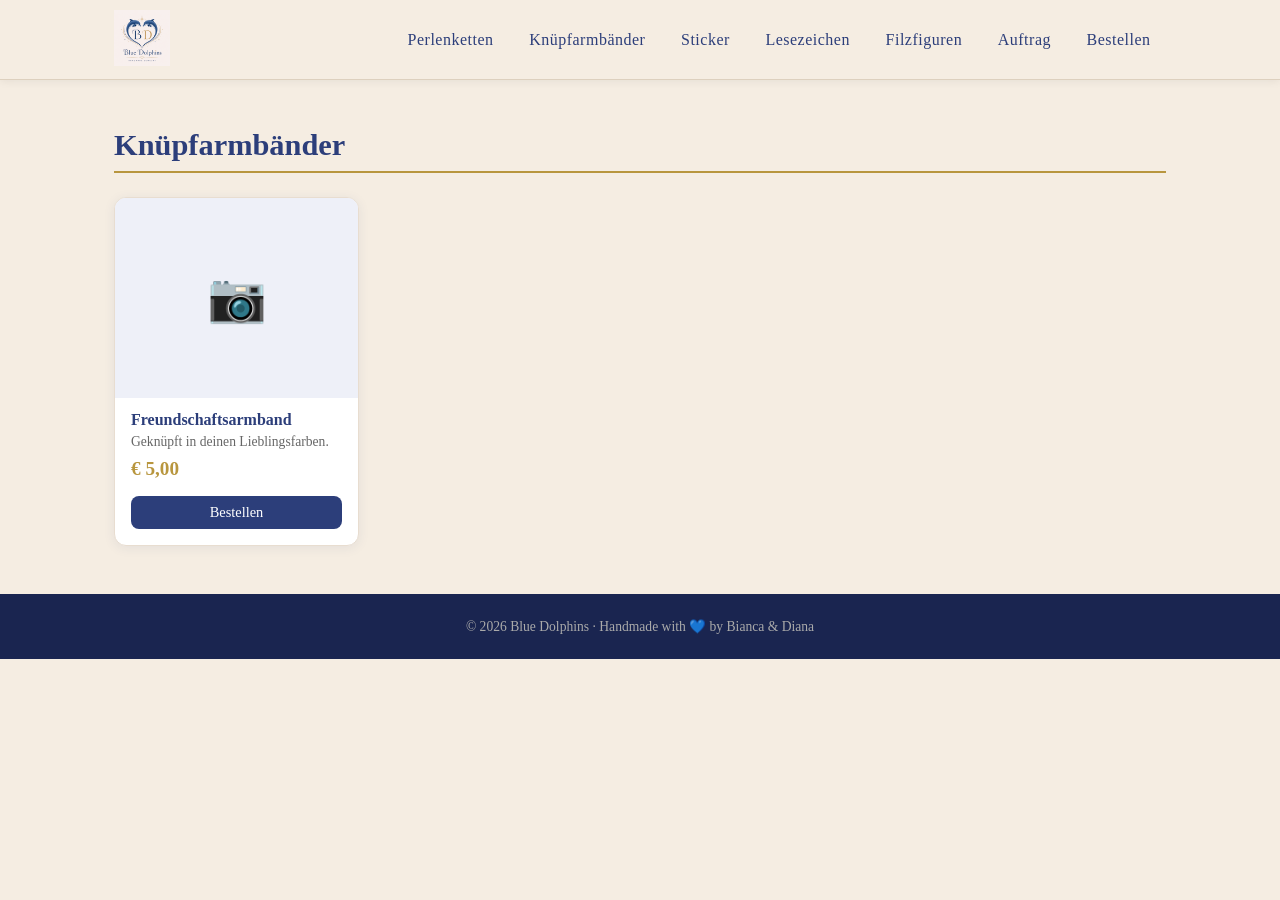
==== armbaender.html @ 086bfb0e "Auftrag: cream background, fix form field styling, CSS v6" ====
<!DOCTYPE html>
<html lang="de">
<head>
  <meta charset="UTF-8">
  <meta name="viewport" content="width=device-width, initial-scale=1.0">
  <title>Knüpfarmbänder – Blue Dolphins</title>
  <link rel="stylesheet" href="style.css?v=6">
</head>
<body>
  <header>
    <div class="header-top">
      <a href="index.html"><img src="assets/logo.png" alt="Blue Dolphins Logo" class="logo"></a>
      <button class="menu-toggle">&#9776;</button>
      <nav>
        <a href="perlenketten.html">Perlenketten</a>
        <a href="armbaender.html">Knüpfarmbänder</a>
        <a href="sticker.html">Sticker</a>
        <a href="lesezeichen.html">Lesezeichen</a>
        <a href="filzfiguren.html">Filzfiguren</a>
        <a href="auftrag.html">Auftrag</a>
        <a href="bestellen.html">Bestellen</a>
      </nav>
    </div>
  </header>
  <main>
    <div class="page-content">
      <h1>Knüpfarmbänder</h1>
      <div class="products">
        <div class="product-card">
          <div class="photo-placeholder">📷</div>
          <h3>Freundschaftsarmband</h3>
          <p>Geknüpft in deinen Lieblingsfarben.</p>
          <span class="price">€ 5,00</span>
          <a href="auftrag.html?produkt=Knüpfarmbänder" class="btn-order">Bestellen</a>
        </div>
      </div>
    </div>
  </main>
  <footer><p>© 2026 Blue Dolphins · Handmade with 💙 by Bianca & Diana</p></footer>
  <script src="script.js"></script>
</body>
</html>
---- style.css ----
/* Blue Dolphins — Navy & Gold */
:root {
  --navy: #2c3e7a;
  --gold: #b8963e;
  --cream: #f5ede2;
  --white: #ffffff;
  --text: #333333;
}

* { box-sizing: border-box; margin: 0; padding: 0; }

body {
  font-family: 'Georgia', serif;
  background: var(--cream);
  color: var(--text);
}

/* HEADER */
header {
  background: var(--cream);
  border-bottom: 1px solid #ddd0be;
  position: sticky;
  top: 0;
  z-index: 100;
  box-shadow: 0 2px 8px rgba(0,0,0,0.06);
}

.header-top {
  max-width: 1100px;
  margin: 0 auto;
  padding: 0.6rem 1.5rem;
  display: flex;
  align-items: center;
  justify-content: space-between;
  gap: 1rem;
}

.logo { height: 56px; width: auto; }

nav { display: flex; flex-wrap: wrap; gap: 0.3rem; }

nav a {
  color: var(--navy);
  text-decoration: none;
  font-size: 1rem;
  padding: 0.35rem 0.9rem;
  border: 1px solid transparent;
  border-radius: 20px;
  transition: all 0.2s;
  letter-spacing: 0.5px;
  min-height: 44px;
  display: flex;
  align-items: center;
}

nav a:hover {
  border-color: var(--gold);
  color: var(--gold);
}

.menu-toggle {
  display: none;
  background: none;
  border: none;
  font-size: 1.7rem;
  cursor: pointer;
  color: var(--navy);
  padding: 0.4rem 0.6rem;
  line-height: 1;
}

/* HERO */
.hero { width: 100%; }
.hero picture { display: block; width: 100%; }
.hero-img { width: 100%; height: auto; display: block; }

@media (max-width: 700px) {
  .hero-img { height: auto; object-fit: unset; }
}

/* HOMEPAGE CATEGORIES */
.categories {
  max-width: 1100px;
  margin: 2.5rem auto;
  padding: 0 1.5rem 2rem;
  text-align: center;
}

.categories h2 {
  font-size: 1.5rem;
  color: var(--navy);
  margin-bottom: 1.5rem;
  letter-spacing: 0.5px;
}

.category-grid {
  display: grid;
  grid-template-columns: repeat(5, 1fr);
  gap: 1rem;
}

.category-card {
  background: var(--white);
  border: 1px solid #e8ddd0;
  border-radius: 14px;
  padding: 1.2rem 0.5rem;
  text-decoration: none;
  color: var(--navy);
  display: flex;
  flex-direction: column;
  align-items: center;
  gap: 0.5rem;
  transition: transform 0.2s, box-shadow 0.2s;
  box-shadow: 0 2px 8px rgba(44,62,122,0.06);
}

.category-card:hover {
  transform: translateY(-3px);
  box-shadow: 0 6px 16px rgba(44,62,122,0.12);
  border-color: var(--gold);
}

.cat-icon { font-size: 2rem; }
.cat-name { font-size: 0.85rem; font-weight: bold; }

@media (max-width: 700px) {
  .category-grid { grid-template-columns: repeat(3, 1fr); }
  .categories { margin: 1.5rem auto; padding: 0 1rem 1.5rem; }
}

/* CATEGORY PAGE */
.page-content {
  max-width: 1100px;
  margin: 3rem auto;
  padding: 0 1.5rem;
}

.page-content h1 {
  font-size: 1.9rem;
  color: var(--navy);
  border-bottom: 2px solid var(--gold);
  padding-bottom: 0.5rem;
  margin-bottom: 1.5rem;
}

.products {
  display: grid;
  grid-template-columns: repeat(auto-fill, minmax(200px, 1fr));
  gap: 1.5rem;
}

/* PRODUCT CARD */
.product-card {
  background: var(--white);
  border-radius: 12px;
  overflow: hidden;
  box-shadow: 0 2px 12px rgba(44,62,122,0.08);
  transition: transform 0.2s, box-shadow 0.2s;
  display: flex;
  flex-direction: column;
  border: 1px solid #e8ddd0;
}

.product-card:hover {
  transform: translateY(-4px);
  box-shadow: 0 6px 20px rgba(44,62,122,0.15);
}

.product-card img { width: 100%; height: 200px; object-fit: cover; }

.photo-placeholder {
  width: 100%;
  height: 200px;
  background: #eef0f8;
  display: flex;
  align-items: center;
  justify-content: center;
  font-size: 3rem;
}

.product-card h3 { padding: 0.8rem 1rem 0.3rem; color: var(--navy); font-size: 1rem; }
.product-card p { padding: 0 1rem; font-size: 0.85rem; color: #666; flex-grow: 1; }

.price {
  display: block;
  padding: 0.5rem 1rem;
  font-size: 1.2rem;
  font-weight: bold;
  color: var(--gold);
}

.btn-order {
  display: block;
  margin: 0.5rem 1rem 1rem;
  padding: 0.5rem;
  background: var(--navy);
  color: var(--white);
  text-align: center;
  text-decoration: none;
  border-radius: 8px;
  font-size: 0.9rem;
  transition: background 0.2s;
}

.btn-order:hover { background: var(--gold); }

/* ORDER FORM */
.order-form {
  max-width: 500px;
  margin: 2rem auto 0;
  text-align: left;
}

.form-group {
  margin-bottom: 1.2rem;
}

.form-group label {
  display: block;
  font-size: 0.9rem;
  color: var(--gold);
  margin-bottom: 0.4rem;
  letter-spacing: 0.5px;
}

.form-group select,
.form-group textarea {
  width: 100%;
  padding: 0.7rem 1rem;
  border: 1px solid #ddd0be;
  border-radius: 8px;
  background: var(--white);
  color: var(--text);
  font-family: 'Georgia', serif;
  font-size: 1rem;
}

.form-group label {
  color: var(--navy);
}

.form-group textarea {
  resize: vertical;
  min-height: 100px;
}

/* ORDER / BESTELLEN PAGE */
.order-section {
  background: var(--navy);
  color: var(--white);
  text-align: center;
  padding: 3rem 1rem;
  margin-top: 2rem;
}

.order-section h1 {
  font-size: 1.8rem;
  color: var(--gold);
  margin-bottom: 1rem;
  border: none;
}

.order-section p { margin-bottom: 1.5rem; }

.order-buttons {
  display: flex;
  flex-wrap: wrap;
  justify-content: center;
  gap: 1rem;
  margin-bottom: 1.5rem;
}

.btn-primary {
  background: var(--gold);
  color: var(--navy);
  padding: 0.8rem 1.5rem;
  border-radius: 8px;
  text-decoration: none;
  font-weight: bold;
  transition: opacity 0.2s;
}

.btn-whatsapp {
  background: #25d366;
  color: var(--white);
  padding: 0.8rem 1.5rem;
  border-radius: 8px;
  text-decoration: none;
  font-weight: bold;
  transition: opacity 0.2s;
}

.btn-primary:hover, .btn-whatsapp:hover { opacity: 0.85; }
.payment-info { font-style: italic; color: var(--gold); }

/* FOOTER */
footer {
  background: #1a2550;
  color: #aaa;
  text-align: center;
  padding: 1.5rem;
  font-size: 0.85rem;
}

/* MOBILE */
@media (max-width: 700px) {
  .header-top { flex-wrap: wrap; padding: 0.6rem 1rem; }
  .logo { height: 44px; }
  .menu-toggle { display: block; }
  nav {
    display: none;
    flex-direction: column;
    width: 100%;
    gap: 0;
    padding: 0.3rem 0 0.6rem;
    border-top: 1px solid #ddd0be;
    margin-top: 0.4rem;
  }
  nav.open { display: flex; }
  nav a {
    font-size: 1rem;
    padding: 0.6rem 0.5rem;
    border-radius: 8px;
    border-color: transparent;
    min-height: 44px;
  }
  .page-content h1 { font-size: 1.4rem; }
  .products { grid-template-columns: repeat(2, 1fr); }
  .order-section { padding: 2rem 1rem; }
}
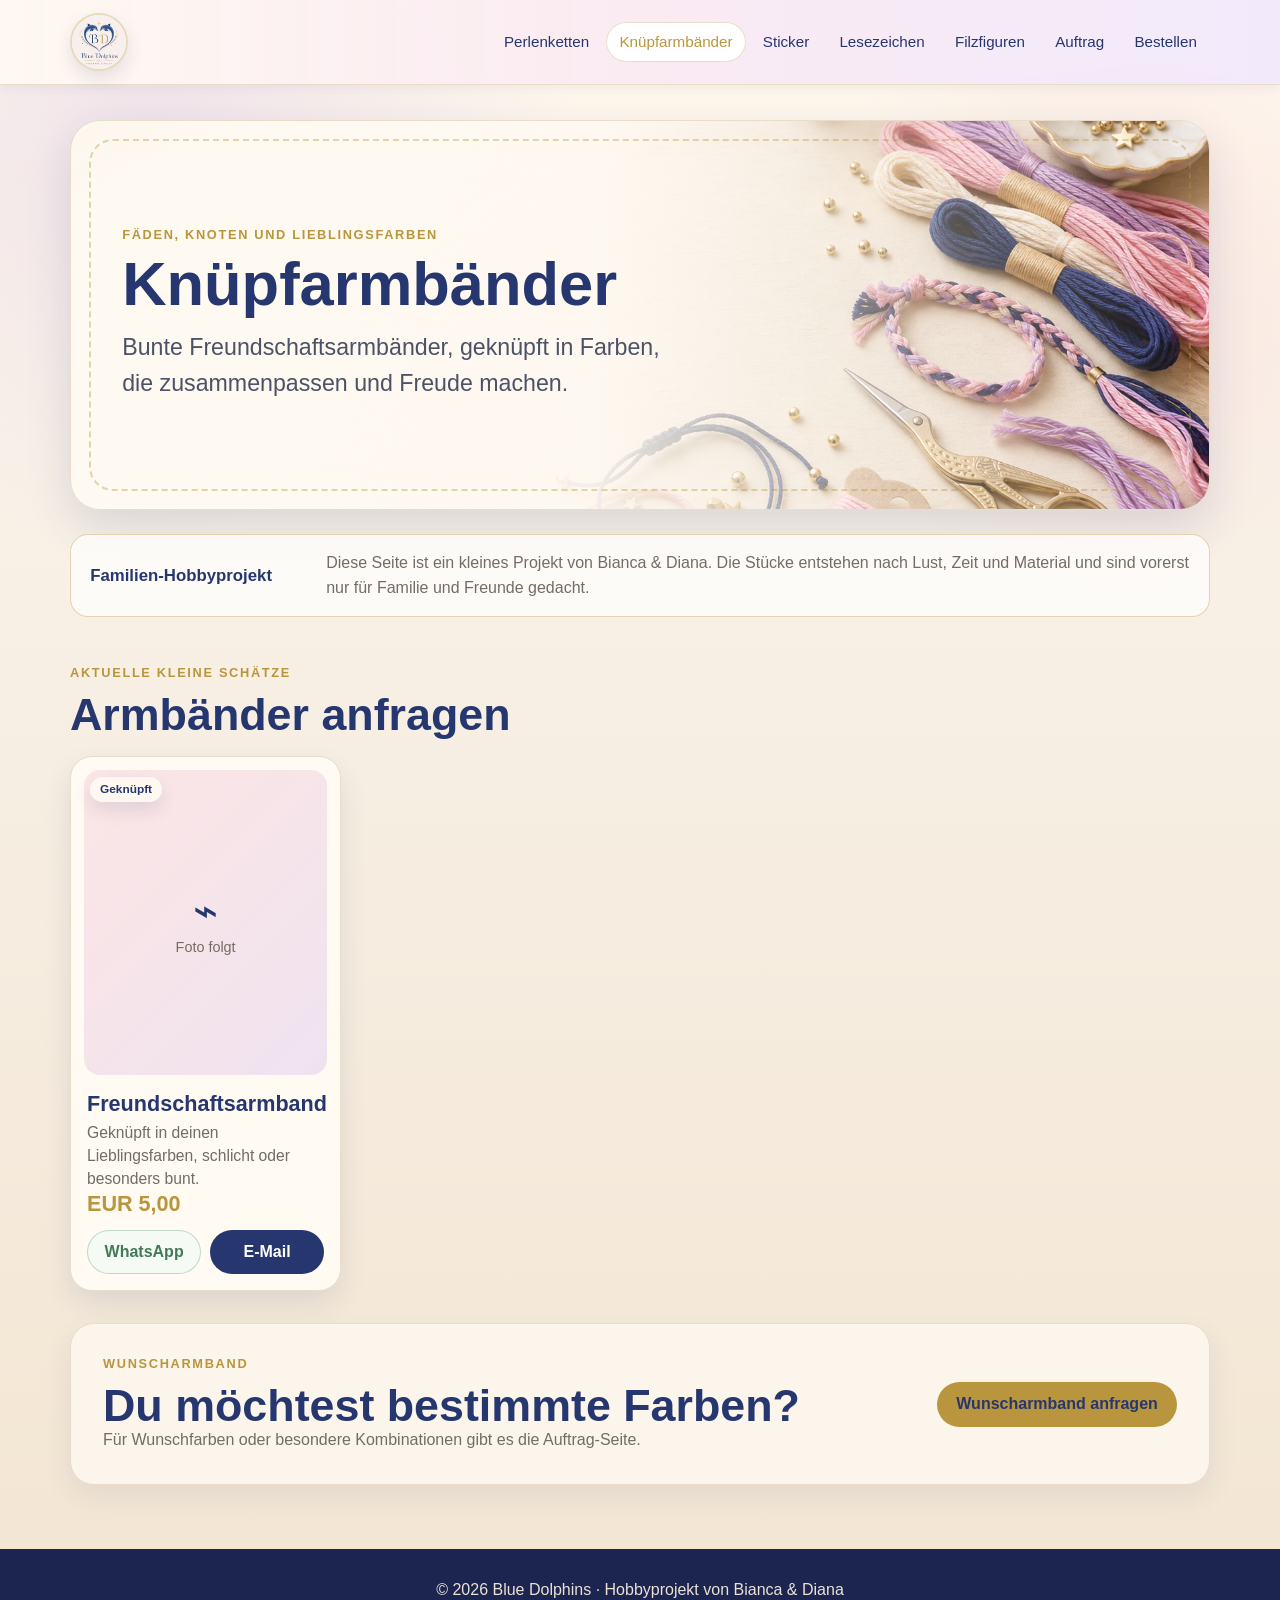
==== commit 979eb754: "Redesign shop category pages" ====
--- a/armbaender.html
+++ b/armbaender.html
@@ -3,40 +3,19 @@
 <head>
   <meta charset="UTF-8">
   <meta name="viewport" content="width=device-width, initial-scale=1.0">
-  <title>Knüpfarmbänder – Blue Dolphins</title>
-  <link rel="stylesheet" href="style.css?v=6">
+  <title>Knüpfarmbänder - Blue Dolphins</title>
+  <meta name="description" content="Handgemachte Knüpfarmbänder von Blue Dolphins, einem kleinen Hobbyprojekt von Bianca und Diana.">
+  <link rel="stylesheet" href="style.css?v=7">
 </head>
 <body>
-  <header>
-    <div class="header-top">
-      <a href="index.html"><img src="assets/logo.png" alt="Blue Dolphins Logo" class="logo"></a>
-      <button class="menu-toggle">&#9776;</button>
-      <nav>
-        <a href="perlenketten.html">Perlenketten</a>
-        <a href="armbaender.html">Knüpfarmbänder</a>
-        <a href="sticker.html">Sticker</a>
-        <a href="lesezeichen.html">Lesezeichen</a>
-        <a href="filzfiguren.html">Filzfiguren</a>
-        <a href="auftrag.html">Auftrag</a>
-        <a href="bestellen.html">Bestellen</a>
-      </nav>
-    </div>
-  </header>
+  <header><div class="header-top"><a href="index.html"><img src="assets/logo.png" alt="Blue Dolphins Logo" class="logo"></a><button class="menu-toggle" type="button" aria-label="Menü öffnen" aria-expanded="false"><span></span><span></span><span></span></button><nav><a href="perlenketten.html">Perlenketten</a><a class="active" href="armbaender.html">Knüpfarmbänder</a><a href="sticker.html">Sticker</a><a href="lesezeichen.html">Lesezeichen</a><a href="filzfiguren.html">Filzfiguren</a><a href="auftrag.html">Auftrag</a><a href="bestellen.html">Bestellen</a></nav></div></header>
   <main>
-    <div class="page-content">
-      <h1>Knüpfarmbänder</h1>
-      <div class="products">
-        <div class="product-card">
-          <div class="photo-placeholder">📷</div>
-          <h3>Freundschaftsarmband</h3>
-          <p>Geknüpft in deinen Lieblingsfarben.</p>
-          <span class="price">€ 5,00</span>
-          <a href="auftrag.html?produkt=Knüpfarmbänder" class="btn-order">Bestellen</a>
-        </div>
-      </div>
-    </div>
+    <section class="category-hero" style="--hero-image: url('assets/hero-armbaender.png');"><div class="hero-copy"><p class="eyebrow">Fäden, Knoten und Lieblingsfarben</p><h1>Knüpfarmbänder</h1><p class="lead">Bunte Freundschaftsarmbänder, geknüpft in Farben, die zusammenpassen und Freude machen.</p></div></section>
+    <section class="notice"><strong>Familien-Hobbyprojekt</strong><p>Diese Seite ist ein kleines Projekt von Bianca & Diana. Die Stücke entstehen nach Lust, Zeit und Material und sind vorerst nur für Familie und Freunde gedacht.</p></section>
+    <section class="products-section"><div class="section-heading"><p class="eyebrow">Aktuelle kleine Schätze</p><h2>Armbänder anfragen</h2></div><div class="product-grid"><article class="product-card" data-product="Freundschaftsarmband" data-price="5,00"><div class="product-image-wrap"><div class="product-placeholder"><div class="placeholder-inner"><span class="placeholder-symbol">⌁</span><span class="placeholder-text">Foto folgt</span></div></div><span class="tag">Geknüpft</span></div><div class="product-content"><h3>Freundschaftsarmband</h3><p>Geknüpft in deinen Lieblingsfarben, schlicht oder besonders bunt.</p><div class="product-bottom"><span class="price">EUR 5,00</span><div class="order-actions"><a class="btn btn-wa" href="#" data-channel="whatsapp">WhatsApp</a><a class="btn btn-mail" href="#" data-channel="email">E-Mail</a></div></div></div></article></div></section>
+    <section class="custom-box"><div><p class="eyebrow">Wunscharmband</p><h2>Du möchtest bestimmte Farben?</h2><p>Für Wunschfarben oder besondere Kombinationen gibt es die Auftrag-Seite.</p></div><a class="btn btn-custom" href="auftrag.html?produkt=Knüpfarmbänder">Wunscharmband anfragen</a></section>
   </main>
-  <footer><p>© 2026 Blue Dolphins · Handmade with 💙 by Bianca & Diana</p></footer>
+  <footer><p>© 2026 Blue Dolphins · Hobbyprojekt von Bianca & Diana</p></footer>
   <script src="script.js"></script>
 </body>
 </html>
--- a/style.css
+++ b/style.css
@@ -1,330 +1,576 @@
-/* Blue Dolphins — Navy & Gold */
 :root {
-  --navy: #2c3e7a;
-  --gold: #b8963e;
-  --cream: #f5ede2;
+  --navy: #26376f;
+  --gold: #b9963d;
+  --cream: #f7efe4;
+  --paper: #fffaf2;
+  --rose: #f2a6bd;
+  --lilac: #c7a7e8;
+  --plum: #7b4f95;
+  --whatsapp: #427a58;
+  --ink: #283044;
+  --muted: #756c64;
+  --line: #eadcc9;
   --white: #ffffff;
-  --text: #333333;
-}
-
-* { box-sizing: border-box; margin: 0; padding: 0; }
+  --shadow: 0 18px 45px rgba(38, 55, 111, 0.14);
+}
+
+* {
+  box-sizing: border-box;
+  margin: 0;
+  padding: 0;
+}
 
 body {
-  font-family: 'Georgia', serif;
-  background: var(--cream);
-  color: var(--text);
-}
-
-/* HEADER */
+  min-height: 100vh;
+  font-family: "Avenir Next", "Trebuchet MS", Verdana, sans-serif;
+  color: var(--ink);
+  background:
+    radial-gradient(circle at 12% 8%, rgba(199, 167, 232, 0.24), transparent 26rem),
+    radial-gradient(circle at 88% 18%, rgba(242, 166, 189, 0.18), transparent 20rem),
+    linear-gradient(180deg, #fff8ed 0%, var(--cream) 42%, #f3e5d2 100%);
+}
+
+a {
+  color: inherit;
+}
+
 header {
-  background: var(--cream);
-  border-bottom: 1px solid #ddd0be;
   position: sticky;
   top: 0;
   z-index: 100;
-  box-shadow: 0 2px 8px rgba(0,0,0,0.06);
+  background:
+    linear-gradient(90deg, rgba(255, 250, 242, 0.95), rgba(250, 233, 242, 0.92) 48%, rgba(241, 232, 252, 0.92));
+  border-bottom: 1px solid var(--line);
+  box-shadow: 0 2px 12px rgba(38, 55, 111, 0.08);
+  backdrop-filter: blur(16px);
 }
 
 .header-top {
-  max-width: 1100px;
+  max-width: 1180px;
   margin: 0 auto;
-  padding: 0.6rem 1.5rem;
+  padding: 0.8rem 1.25rem;
   display: flex;
   align-items: center;
   justify-content: space-between;
-  gap: 1rem;
-}
-
-.logo { height: 56px; width: auto; }
-
-nav { display: flex; flex-wrap: wrap; gap: 0.3rem; }
+  gap: 1.25rem;
+}
+
+.logo {
+  width: 58px;
+  height: 58px;
+  display: block;
+  object-fit: cover;
+  border-radius: 50%;
+  background: var(--white);
+  border: 2px solid rgba(185, 150, 61, 0.35);
+  box-shadow: 0 8px 18px rgba(38, 55, 111, 0.12);
+}
+
+nav {
+  display: flex;
+  align-items: center;
+  justify-content: flex-end;
+  gap: 0.25rem;
+  flex-wrap: wrap;
+}
 
 nav a {
+  min-height: 40px;
+  display: flex;
+  align-items: center;
+  padding: 0.55rem 0.82rem;
+  border-radius: 999px;
   color: var(--navy);
   text-decoration: none;
-  font-size: 1rem;
-  padding: 0.35rem 0.9rem;
-  border: 1px solid transparent;
-  border-radius: 20px;
-  transition: all 0.2s;
-  letter-spacing: 0.5px;
-  min-height: 44px;
-  display: flex;
-  align-items: center;
-}
-
-nav a:hover {
-  border-color: var(--gold);
+  font-size: 0.95rem;
+  transition: background 0.2s ease, color 0.2s ease, box-shadow 0.2s ease;
+}
+
+nav a:hover,
+nav a.active {
+  background: var(--white);
   color: var(--gold);
+  box-shadow: inset 0 0 0 1px var(--line);
 }
 
 .menu-toggle {
   display: none;
-  background: none;
-  border: none;
-  font-size: 1.7rem;
+  width: 44px;
+  height: 44px;
+  border: 1px solid var(--line);
+  border-radius: 50%;
+  background: var(--white);
   cursor: pointer;
-  color: var(--navy);
-  padding: 0.4rem 0.6rem;
+  padding: 0;
+}
+
+.menu-toggle span {
+  display: block;
+  width: 18px;
+  height: 2px;
+  margin: 4px auto;
+  background: var(--navy);
+  border-radius: 2px;
+}
+
+.hero,
+.hero picture,
+.hero-img {
+  width: 100%;
+  display: block;
+}
+
+.hero-img {
+  height: auto;
+}
+
+main {
+  max-width: 1180px;
+  margin: 0 auto;
+  padding: 2.2rem 1.25rem 4rem;
+}
+
+body.home main {
+  max-width: none;
+  padding: 0;
+}
+
+.category-hero {
+  min-height: 390px;
+  display: flex;
+  align-items: center;
+  position: relative;
+  padding: 3rem clamp(1.25rem, 4vw, 4rem);
+  overflow: hidden;
+  border: 1px solid var(--line);
+  border-radius: 30px;
+  background:
+    linear-gradient(90deg, rgba(255, 250, 242, 0.98) 0%, rgba(255, 250, 242, 0.94) 46%, rgba(255, 250, 242, 0.42) 72%, rgba(255, 250, 242, 0.04) 100%),
+    var(--hero-image) center right / cover no-repeat;
+  box-shadow: var(--shadow);
+}
+
+.category-hero::before {
+  content: "";
+  position: absolute;
+  inset: 18px;
+  pointer-events: none;
+  border: 2px dashed rgba(185, 150, 61, 0.38);
+  border-radius: 24px;
+}
+
+.hero-copy,
+.notice,
+.products-section,
+.custom-box,
+.content-card,
+.steps {
+  position: relative;
+}
+
+.hero-copy {
+  max-width: min(34rem, 58%);
+}
+
+.eyebrow {
+  margin: 0 0 0.75rem;
+  color: var(--gold);
+  font-size: 0.8rem;
+  font-weight: 700;
+  letter-spacing: 0.13em;
+  text-transform: uppercase;
+}
+
+h1,
+h2,
+h3,
+p {
+  margin-top: 0;
+}
+
+h1 {
+  margin-bottom: 1rem;
+  color: var(--navy);
+  font-size: clamp(2.2rem, 4.8vw, 4rem);
+  line-height: 0.98;
+  font-weight: 800;
+  letter-spacing: 0;
+}
+
+.lead {
+  max-width: 36rem;
+  color: #4d5367;
+  font-size: clamp(1.1rem, 2.4vw, 1.45rem);
+  line-height: 1.55;
+}
+
+.notice {
+  display: grid;
+  grid-template-columns: 220px 1fr;
+  gap: 1rem;
+  align-items: center;
+  margin: 1.5rem 0 3rem;
+  padding: 1rem 1.2rem;
+  border: 1px solid rgba(185, 150, 61, 0.38);
+  border-radius: 18px;
+  background: rgba(255, 255, 255, 0.72);
+}
+
+.notice strong {
+  color: var(--navy);
+  font-size: 1.05rem;
+}
+
+.notice p {
+  margin: 0;
+  color: var(--muted);
+  line-height: 1.55;
+}
+
+.section-heading {
+  margin-bottom: 1.2rem;
+}
+
+.section-heading h2,
+.custom-box h2,
+.content-card h1,
+.content-card h2 {
+  margin-bottom: 0;
+  color: var(--navy);
+  font-size: clamp(1.7rem, 4vw, 2.8rem);
   line-height: 1;
 }
 
-/* HERO */
-.hero { width: 100%; }
-.hero picture { display: block; width: 100%; }
-.hero-img { width: 100%; height: auto; display: block; }
-
-@media (max-width: 700px) {
-  .hero-img { height: auto; object-fit: unset; }
-}
-
-/* HOMEPAGE CATEGORIES */
-.categories {
-  max-width: 1100px;
-  margin: 2.5rem auto;
-  padding: 0 1.5rem 2rem;
+.product-grid {
+  display: grid;
+  grid-template-columns: repeat(4, minmax(0, 1fr));
+  gap: 1.15rem;
+}
+
+.product-card {
+  overflow: hidden;
+  border: 1px solid var(--line);
+  border-radius: 22px;
+  background: var(--paper);
+  box-shadow: 0 12px 28px rgba(38, 55, 111, 0.11);
+  transition: transform 0.2s ease, box-shadow 0.2s ease;
+}
+
+.product-card:hover {
+  transform: translateY(-5px);
+  box-shadow: 0 18px 42px rgba(38, 55, 111, 0.17);
+}
+
+.product-image-wrap {
+  position: relative;
+  padding: 0.8rem 0.8rem 0;
+}
+
+.product-image-wrap img,
+.product-placeholder {
+  width: 100%;
+  aspect-ratio: 4 / 5;
+  display: block;
+  object-fit: cover;
+  border-radius: 16px;
+  background: #e8dccb;
+}
+
+.product-placeholder {
+  display: grid;
+  place-items: center;
+  padding: 1rem;
+  color: var(--navy);
   text-align: center;
-}
-
-.categories h2 {
-  font-size: 1.5rem;
-  color: var(--navy);
-  margin-bottom: 1.5rem;
-  letter-spacing: 0.5px;
-}
-
-.category-grid {
+  background:
+    linear-gradient(135deg, rgba(242, 166, 189, 0.24), rgba(199, 167, 232, 0.28)),
+    var(--paper);
+}
+
+.placeholder-inner {
   display: grid;
-  grid-template-columns: repeat(5, 1fr);
-  gap: 1rem;
-}
-
-.category-card {
-  background: var(--white);
-  border: 1px solid #e8ddd0;
-  border-radius: 14px;
-  padding: 1.2rem 0.5rem;
+  gap: 0.5rem;
+}
+
+.placeholder-symbol {
+  font-size: 2.6rem;
+  line-height: 1;
+}
+
+.placeholder-text {
+  color: var(--muted);
+  font-size: 0.9rem;
+}
+
+.tag {
+  position: absolute;
+  left: 1.2rem;
+  top: 1.2rem;
+  padding: 0.36rem 0.62rem;
+  border-radius: 999px;
+  background: rgba(255, 250, 242, 0.92);
+  color: var(--navy);
+  font-size: 0.74rem;
+  font-weight: 700;
+  box-shadow: 0 8px 18px rgba(38, 55, 111, 0.12);
+}
+
+.product-content {
+  padding: 1rem;
+}
+
+.product-content h3 {
+  margin-bottom: 0.35rem;
+  color: var(--navy);
+  font-size: 1.35rem;
+}
+
+.product-content p {
+  min-height: 4.3rem;
+  color: var(--muted);
+  font-size: 0.98rem;
+  line-height: 1.45;
+}
+
+.product-bottom {
+  display: grid;
+  gap: 0.8rem;
+}
+
+.price {
+  color: var(--gold);
+  font-size: 1.35rem;
+  font-weight: 700;
+}
+
+.order-actions {
+  display: grid;
+  grid-template-columns: 1fr 1fr;
+  gap: 0.55rem;
+}
+
+.btn,
+.btn-order,
+.btn-primary,
+.btn-whatsapp {
+  min-height: 44px;
+  display: inline-flex;
+  align-items: center;
+  justify-content: center;
+  border-radius: 999px;
   text-decoration: none;
-  color: var(--navy);
-  display: flex;
-  flex-direction: column;
-  align-items: center;
-  gap: 0.5rem;
-  transition: transform 0.2s, box-shadow 0.2s;
-  box-shadow: 0 2px 8px rgba(44,62,122,0.06);
-}
-
-.category-card:hover {
-  transform: translateY(-3px);
-  box-shadow: 0 6px 16px rgba(44,62,122,0.12);
-  border-color: var(--gold);
-}
-
-.cat-icon { font-size: 2rem; }
-.cat-name { font-size: 0.85rem; font-weight: bold; }
-
-@media (max-width: 700px) {
-  .category-grid { grid-template-columns: repeat(3, 1fr); }
-  .categories { margin: 1.5rem auto; padding: 0 1rem 1.5rem; }
-}
-
-/* CATEGORY PAGE */
-.page-content {
-  max-width: 1100px;
-  margin: 3rem auto;
-  padding: 0 1.5rem;
-}
-
-.page-content h1 {
-  font-size: 1.9rem;
-  color: var(--navy);
-  border-bottom: 2px solid var(--gold);
-  padding-bottom: 0.5rem;
-  margin-bottom: 1.5rem;
-}
-
-.products {
-  display: grid;
-  grid-template-columns: repeat(auto-fill, minmax(200px, 1fr));
-  gap: 1.5rem;
-}
-
-/* PRODUCT CARD */
-.product-card {
-  background: var(--white);
-  border-radius: 12px;
-  overflow: hidden;
-  box-shadow: 0 2px 12px rgba(44,62,122,0.08);
-  transition: transform 0.2s, box-shadow 0.2s;
-  display: flex;
-  flex-direction: column;
-  border: 1px solid #e8ddd0;
-}
-
-.product-card:hover {
-  transform: translateY(-4px);
-  box-shadow: 0 6px 20px rgba(44,62,122,0.15);
-}
-
-.product-card img { width: 100%; height: 200px; object-fit: cover; }
-
-.photo-placeholder {
-  width: 100%;
-  height: 200px;
-  background: #eef0f8;
-  display: flex;
-  align-items: center;
-  justify-content: center;
-  font-size: 3rem;
-}
-
-.product-card h3 { padding: 0.8rem 1rem 0.3rem; color: var(--navy); font-size: 1rem; }
-.product-card p { padding: 0 1rem; font-size: 0.85rem; color: #666; flex-grow: 1; }
-
-.price {
-  display: block;
-  padding: 0.5rem 1rem;
-  font-size: 1.2rem;
-  font-weight: bold;
-  color: var(--gold);
-}
-
+  font-weight: 700;
+  text-align: center;
+  border: 0;
+}
+
+.btn-wa,
+.btn-whatsapp {
+  background: #f5fbf4;
+  color: var(--whatsapp);
+  box-shadow: inset 0 0 0 1px rgba(66, 122, 88, 0.28);
+}
+
+.btn-mail,
+.btn-primary,
 .btn-order {
-  display: block;
-  margin: 0.5rem 1rem 1rem;
-  padding: 0.5rem;
   background: var(--navy);
   color: var(--white);
-  text-align: center;
-  text-decoration: none;
-  border-radius: 8px;
-  font-size: 0.9rem;
-  transition: background 0.2s;
-}
-
-.btn-order:hover { background: var(--gold); }
-
-/* ORDER FORM */
-.order-form {
-  max-width: 500px;
-  margin: 2rem auto 0;
-  text-align: left;
-}
-
-.form-group {
-  margin-bottom: 1.2rem;
-}
-
-.form-group label {
-  display: block;
-  font-size: 0.9rem;
-  color: var(--gold);
-  margin-bottom: 0.4rem;
-  letter-spacing: 0.5px;
-}
-
-.form-group select,
-.form-group textarea {
-  width: 100%;
-  padding: 0.7rem 1rem;
-  border: 1px solid #ddd0be;
-  border-radius: 8px;
-  background: var(--white);
-  color: var(--text);
-  font-family: 'Georgia', serif;
-  font-size: 1rem;
-}
-
-.form-group label {
-  color: var(--navy);
-}
-
-.form-group textarea {
-  resize: vertical;
-  min-height: 100px;
-}
-
-/* ORDER / BESTELLEN PAGE */
-.order-section {
-  background: var(--navy);
-  color: var(--white);
-  text-align: center;
-  padding: 3rem 1rem;
+}
+
+.btn:hover,
+.btn-order:hover,
+.btn-primary:hover,
+.btn-whatsapp:hover {
+  filter: brightness(0.96);
+}
+
+.custom-box {
   margin-top: 2rem;
-}
-
-.order-section h1 {
-  font-size: 1.8rem;
-  color: var(--gold);
-  margin-bottom: 1rem;
-  border: none;
-}
-
-.order-section p { margin-bottom: 1.5rem; }
+  padding: 2rem;
+  display: flex;
+  align-items: center;
+  justify-content: space-between;
+  gap: 1.5rem;
+  border-radius: 24px;
+  background: rgba(255, 250, 242, 0.76);
+  border: 1px solid var(--line);
+  box-shadow: 0 12px 30px rgba(38, 55, 111, 0.08);
+}
+
+.custom-box p:last-child {
+  margin-bottom: 0;
+  color: var(--muted);
+  line-height: 1.55;
+}
+
+.btn-custom {
+  padding: 0.85rem 1.2rem;
+  min-width: 190px;
+  background: var(--gold);
+  color: var(--navy);
+}
+
+.content-card,
+.steps {
+  max-width: 780px;
+  margin: 0 auto;
+  padding: 2rem;
+  border: 1px solid var(--line);
+  border-radius: 24px;
+  background: rgba(255, 250, 242, 0.82);
+  box-shadow: 0 12px 30px rgba(38, 55, 111, 0.08);
+}
+
+.content-card p {
+  margin: 1rem 0 0;
+  color: var(--muted);
+  line-height: 1.65;
+}
 
 .order-buttons {
   display: flex;
   flex-wrap: wrap;
   justify-content: center;
-  gap: 1rem;
-  margin-bottom: 1.5rem;
-}
-
-.btn-primary {
-  background: var(--gold);
-  color: var(--navy);
-  padding: 0.8rem 1.5rem;
-  border-radius: 8px;
-  text-decoration: none;
-  font-weight: bold;
-  transition: opacity 0.2s;
-}
-
-.btn-whatsapp {
-  background: #25d366;
-  color: var(--white);
-  padding: 0.8rem 1.5rem;
-  border-radius: 8px;
-  text-decoration: none;
-  font-weight: bold;
-  transition: opacity 0.2s;
-}
-
-.btn-primary:hover, .btn-whatsapp:hover { opacity: 0.85; }
-.payment-info { font-style: italic; color: var(--gold); }
-
-/* FOOTER */
+  gap: 0.8rem;
+  margin-top: 1.4rem;
+}
+
+.order-buttons .btn,
+.order-buttons .btn-primary,
+.order-buttons .btn-whatsapp {
+  padding: 0.85rem 1.2rem;
+}
+
+.payment-info {
+  margin-top: 1rem;
+  color: var(--gold);
+  font-weight: 700;
+}
+
+.order-form {
+  margin-top: 1.4rem;
+}
+
+.form-group {
+  margin-bottom: 1rem;
+}
+
+.form-group label {
+  display: block;
+  margin-bottom: 0.4rem;
+  color: var(--navy);
+  font-weight: 700;
+}
+
+.form-group select,
+.form-group textarea {
+  width: 100%;
+  padding: 0.8rem 1rem;
+  border: 1px solid var(--line);
+  border-radius: 14px;
+  background: var(--white);
+  color: var(--ink);
+  font: inherit;
+}
+
+.form-group textarea {
+  min-height: 120px;
+  resize: vertical;
+}
+
 footer {
-  background: #1a2550;
-  color: #aaa;
+  padding: 2rem 1rem;
+  color: #ebe2d5;
   text-align: center;
-  padding: 1.5rem;
-  font-size: 0.85rem;
-}
-
-/* MOBILE */
-@media (max-width: 700px) {
-  .header-top { flex-wrap: wrap; padding: 0.6rem 1rem; }
-  .logo { height: 44px; }
-  .menu-toggle { display: block; }
+  background: #1b2550;
+}
+
+footer p {
+  margin: 0;
+}
+
+@media (max-width: 950px) {
+  .header-top {
+    flex-wrap: wrap;
+  }
+
+  .menu-toggle {
+    display: block;
+  }
+
   nav {
     display: none;
-    flex-direction: column;
     width: 100%;
-    gap: 0;
-    padding: 0.3rem 0 0.6rem;
-    border-top: 1px solid #ddd0be;
-    margin-top: 0.4rem;
-  }
-  nav.open { display: flex; }
-  nav a {
-    font-size: 1rem;
-    padding: 0.6rem 0.5rem;
-    border-radius: 8px;
-    border-color: transparent;
-    min-height: 44px;
-  }
-  .page-content h1 { font-size: 1.4rem; }
-  .products { grid-template-columns: repeat(2, 1fr); }
-  .order-section { padding: 2rem 1rem; }
-}
+    padding-top: 0.75rem;
+  }
+
+  nav.open {
+    display: grid;
+    grid-template-columns: repeat(2, 1fr);
+  }
+
+  .product-grid {
+    grid-template-columns: repeat(2, minmax(0, 1fr));
+  }
+}
+
+@media (max-width: 620px) {
+  main {
+    padding: 1rem 0.8rem 3rem;
+  }
+
+  .logo {
+    width: 48px;
+    height: 48px;
+  }
+
+  .category-hero {
+    min-height: 430px;
+    align-items: end;
+    padding: 2.1rem 1rem;
+    border-radius: 22px;
+    background:
+      linear-gradient(180deg, rgba(255, 250, 242, 0.08) 0%, rgba(255, 250, 242, 0.64) 42%, rgba(255, 250, 242, 0.96) 100%),
+      var(--hero-image) center right / cover no-repeat;
+  }
+
+  .hero-copy {
+    max-width: 100%;
+  }
+
+  h1 {
+    font-size: clamp(2.05rem, 10vw, 3.5rem);
+  }
+
+  .category-hero::before {
+    inset: 10px;
+    border-radius: 18px;
+  }
+
+  .notice {
+    grid-template-columns: 1fr;
+  }
+
+  .product-grid {
+    grid-template-columns: 1fr;
+  }
+
+  .product-content p {
+    min-height: auto;
+  }
+
+  .custom-box {
+    display: block;
+  }
+
+  .btn-custom {
+    width: 100%;
+    margin-top: 1rem;
+  }
+
+  .content-card,
+  .steps {
+    padding: 1.35rem;
+  }
+}
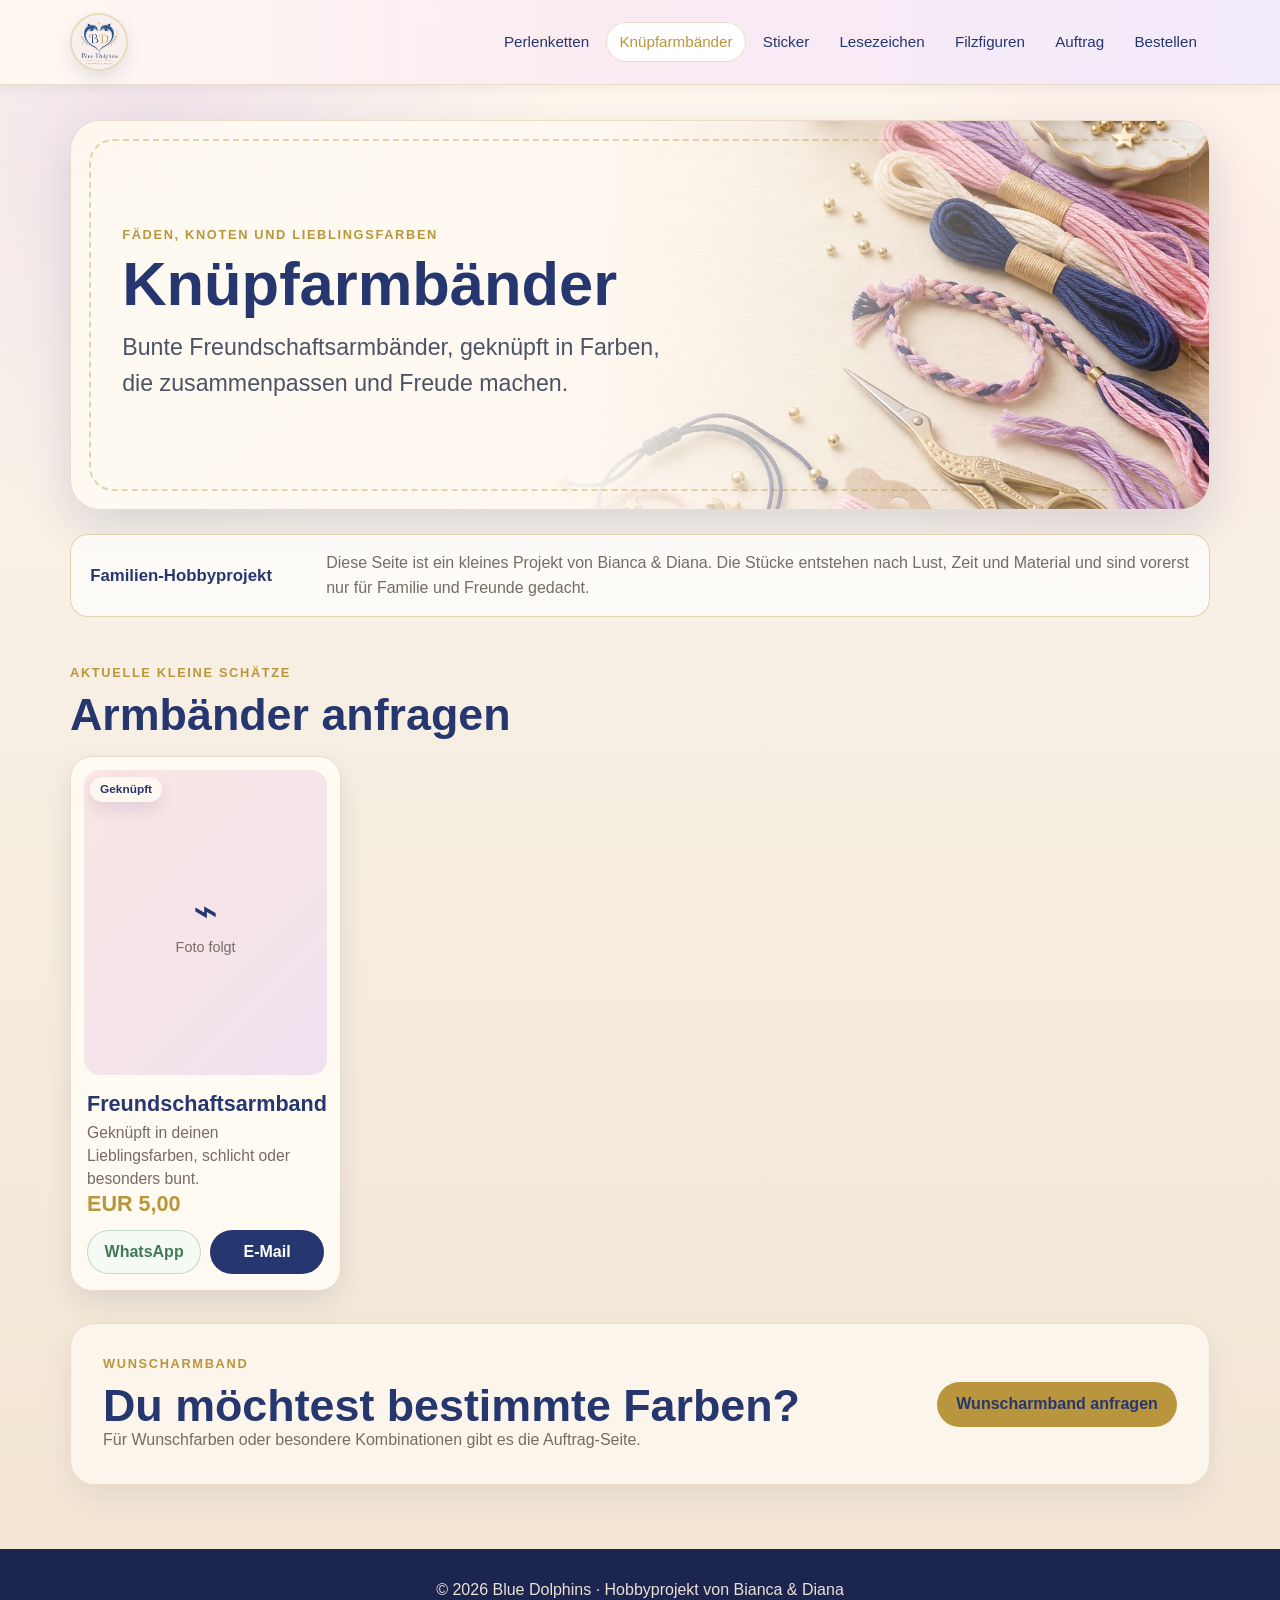
==== commit 206769a5: "Optimize site images" ====
--- a/armbaender.html
+++ b/armbaender.html
@@ -10,7 +10,7 @@
 <body>
   <header><div class="header-top"><a href="index.html"><img src="assets/logo.png" alt="Blue Dolphins Logo" class="logo"></a><button class="menu-toggle" type="button" aria-label="Menü öffnen" aria-expanded="false"><span></span><span></span><span></span></button><nav><a href="perlenketten.html">Perlenketten</a><a class="active" href="armbaender.html">Knüpfarmbänder</a><a href="sticker.html">Sticker</a><a href="lesezeichen.html">Lesezeichen</a><a href="filzfiguren.html">Filzfiguren</a><a href="auftrag.html">Auftrag</a><a href="bestellen.html">Bestellen</a></nav></div></header>
   <main>
-    <section class="category-hero" style="--hero-image: url('assets/hero-armbaender.png');"><div class="hero-copy"><p class="eyebrow">Fäden, Knoten und Lieblingsfarben</p><h1>Knüpfarmbänder</h1><p class="lead">Bunte Freundschaftsarmbänder, geknüpft in Farben, die zusammenpassen und Freude machen.</p></div></section>
+    <section class="category-hero" style="--hero-image: url('assets/hero-armbaender.jpg');"><div class="hero-copy"><p class="eyebrow">Fäden, Knoten und Lieblingsfarben</p><h1>Knüpfarmbänder</h1><p class="lead">Bunte Freundschaftsarmbänder, geknüpft in Farben, die zusammenpassen und Freude machen.</p></div></section>
     <section class="notice"><strong>Familien-Hobbyprojekt</strong><p>Diese Seite ist ein kleines Projekt von Bianca & Diana. Die Stücke entstehen nach Lust, Zeit und Material und sind vorerst nur für Familie und Freunde gedacht.</p></section>
     <section class="products-section"><div class="section-heading"><p class="eyebrow">Aktuelle kleine Schätze</p><h2>Armbänder anfragen</h2></div><div class="product-grid"><article class="product-card" data-product="Freundschaftsarmband" data-price="5,00"><div class="product-image-wrap"><div class="product-placeholder"><div class="placeholder-inner"><span class="placeholder-symbol">⌁</span><span class="placeholder-text">Foto folgt</span></div></div><span class="tag">Geknüpft</span></div><div class="product-content"><h3>Freundschaftsarmband</h3><p>Geknüpft in deinen Lieblingsfarben, schlicht oder besonders bunt.</p><div class="product-bottom"><span class="price">EUR 5,00</span><div class="order-actions"><a class="btn btn-wa" href="#" data-channel="whatsapp">WhatsApp</a><a class="btn btn-mail" href="#" data-channel="email">E-Mail</a></div></div></div></article></div></section>
     <section class="custom-box"><div><p class="eyebrow">Wunscharmband</p><h2>Du möchtest bestimmte Farben?</h2><p>Für Wunschfarben oder besondere Kombinationen gibt es die Auftrag-Seite.</p></div><a class="btn btn-custom" href="auftrag.html?produkt=Knüpfarmbänder">Wunscharmband anfragen</a></section>
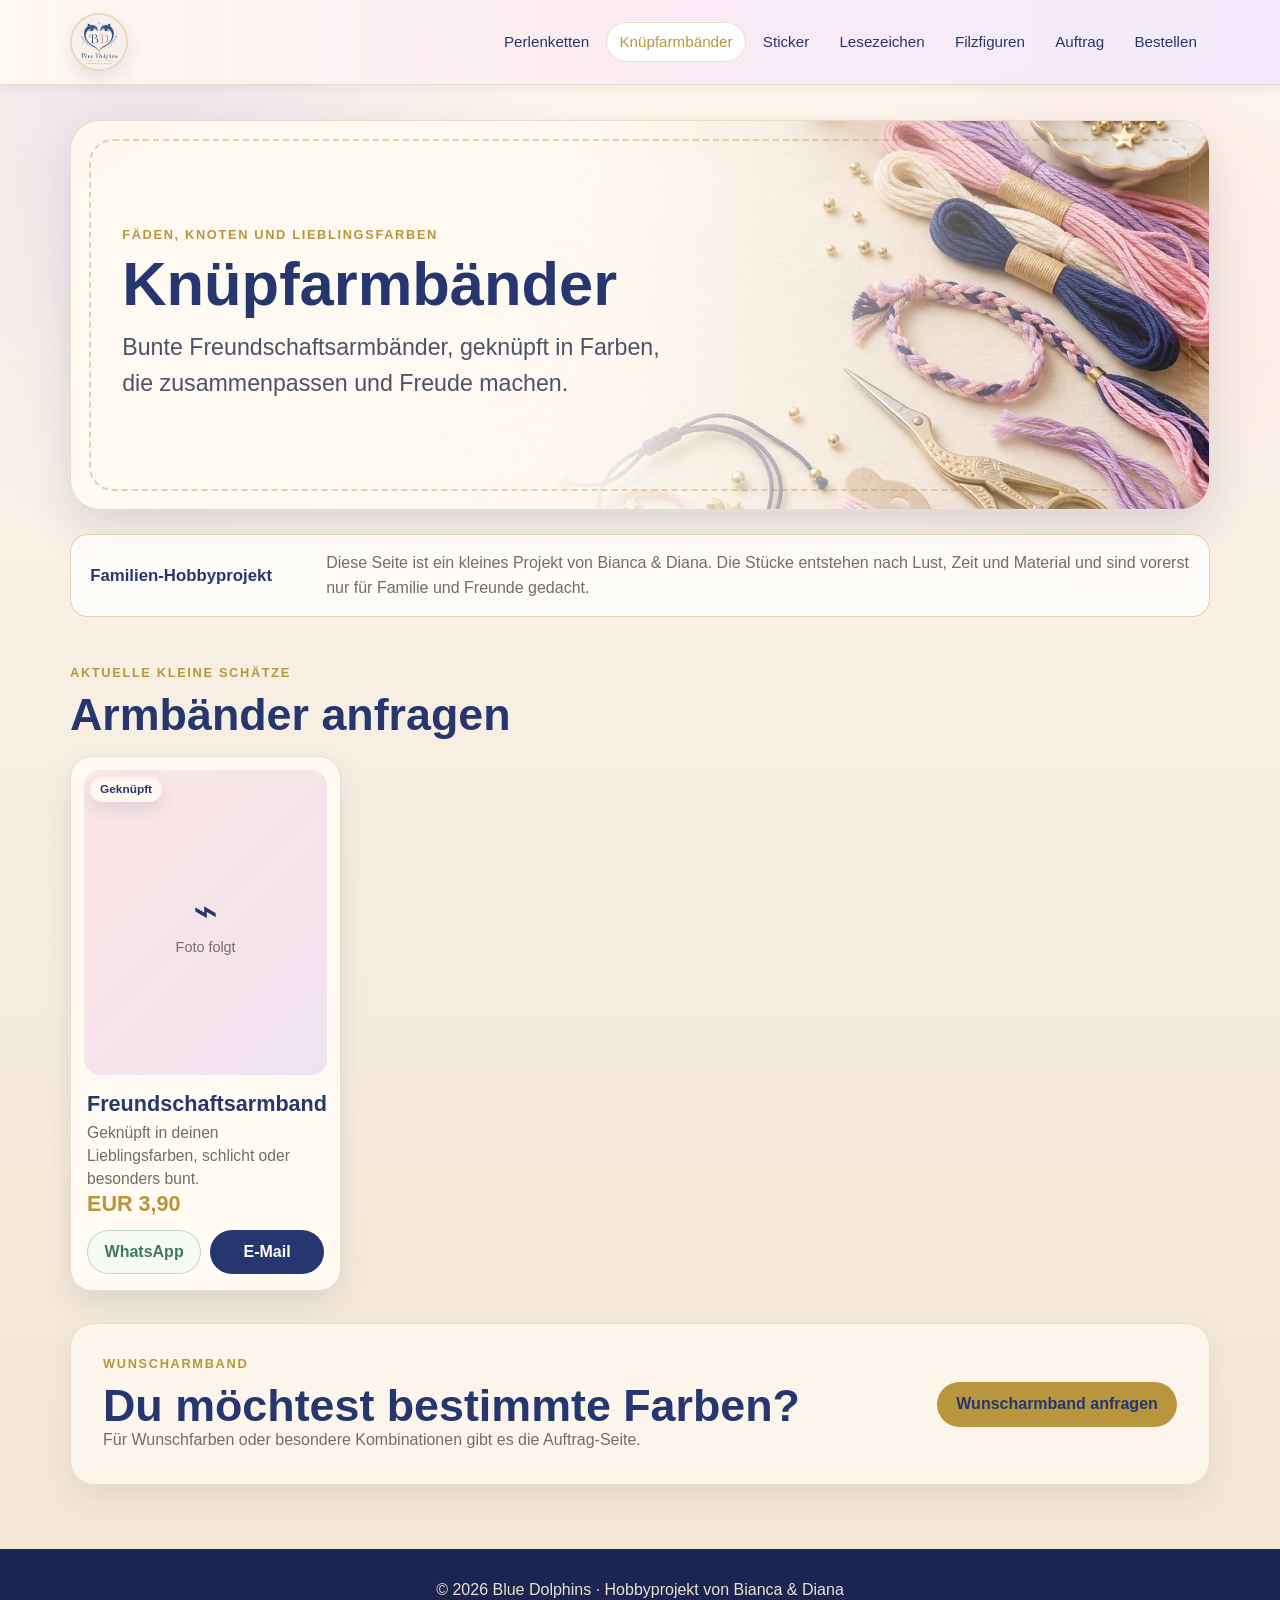
==== commit dee5e1c1: "Preise aktualisiert: Perlenketten €4,90 / Armbänder €3,90 / Lesezeichen €1,90" ====
--- a/armbaender.html
+++ b/armbaender.html
@@ -12,10 +12,10 @@
   <main>
     <section class="category-hero" style="--hero-image: url('assets/hero-armbaender.jpg');"><div class="hero-copy"><p class="eyebrow">Fäden, Knoten und Lieblingsfarben</p><h1>Knüpfarmbänder</h1><p class="lead">Bunte Freundschaftsarmbänder, geknüpft in Farben, die zusammenpassen und Freude machen.</p></div></section>
     <section class="notice"><strong>Familien-Hobbyprojekt</strong><p>Diese Seite ist ein kleines Projekt von Bianca & Diana. Die Stücke entstehen nach Lust, Zeit und Material und sind vorerst nur für Familie und Freunde gedacht.</p></section>
-    <section class="products-section"><div class="section-heading"><p class="eyebrow">Aktuelle kleine Schätze</p><h2>Armbänder anfragen</h2></div><div class="product-grid"><article class="product-card" data-product="Freundschaftsarmband" data-price="5,00"><div class="product-image-wrap"><div class="product-placeholder"><div class="placeholder-inner"><span class="placeholder-symbol">⌁</span><span class="placeholder-text">Foto folgt</span></div></div><span class="tag">Geknüpft</span></div><div class="product-content"><h3>Freundschaftsarmband</h3><p>Geknüpft in deinen Lieblingsfarben, schlicht oder besonders bunt.</p><div class="product-bottom"><span class="price">EUR 5,00</span><div class="order-actions"><a class="btn btn-wa" href="#" data-channel="whatsapp">WhatsApp</a><a class="btn btn-mail" href="#" data-channel="email">E-Mail</a></div></div></div></article></div></section>
+    <section class="products-section"><div class="section-heading"><p class="eyebrow">Aktuelle kleine Schätze</p><h2>Armbänder anfragen</h2></div><div class="product-grid"><article class="product-card" data-product="Freundschaftsarmband" data-price="3,90"><div class="product-image-wrap"><div class="product-placeholder"><div class="placeholder-inner"><span class="placeholder-symbol">⌁</span><span class="placeholder-text">Foto folgt</span></div></div><span class="tag">Geknüpft</span></div><div class="product-content"><h3>Freundschaftsarmband</h3><p>Geknüpft in deinen Lieblingsfarben, schlicht oder besonders bunt.</p><div class="product-bottom"><span class="price">EUR 3,90</span><div class="order-actions"><a class="btn btn-wa" href="#" data-channel="whatsapp">WhatsApp</a><a class="btn btn-mail" href="#" data-channel="email">E-Mail</a></div></div></div></article></div></section>
     <section class="custom-box"><div><p class="eyebrow">Wunscharmband</p><h2>Du möchtest bestimmte Farben?</h2><p>Für Wunschfarben oder besondere Kombinationen gibt es die Auftrag-Seite.</p></div><a class="btn btn-custom" href="auftrag.html?produkt=Knüpfarmbänder">Wunscharmband anfragen</a></section>
   </main>
   <footer><p>© 2026 Blue Dolphins · Hobbyprojekt von Bianca & Diana</p></footer>
   <script src="script.js"></script>
 </body>
-</html>
+</html>
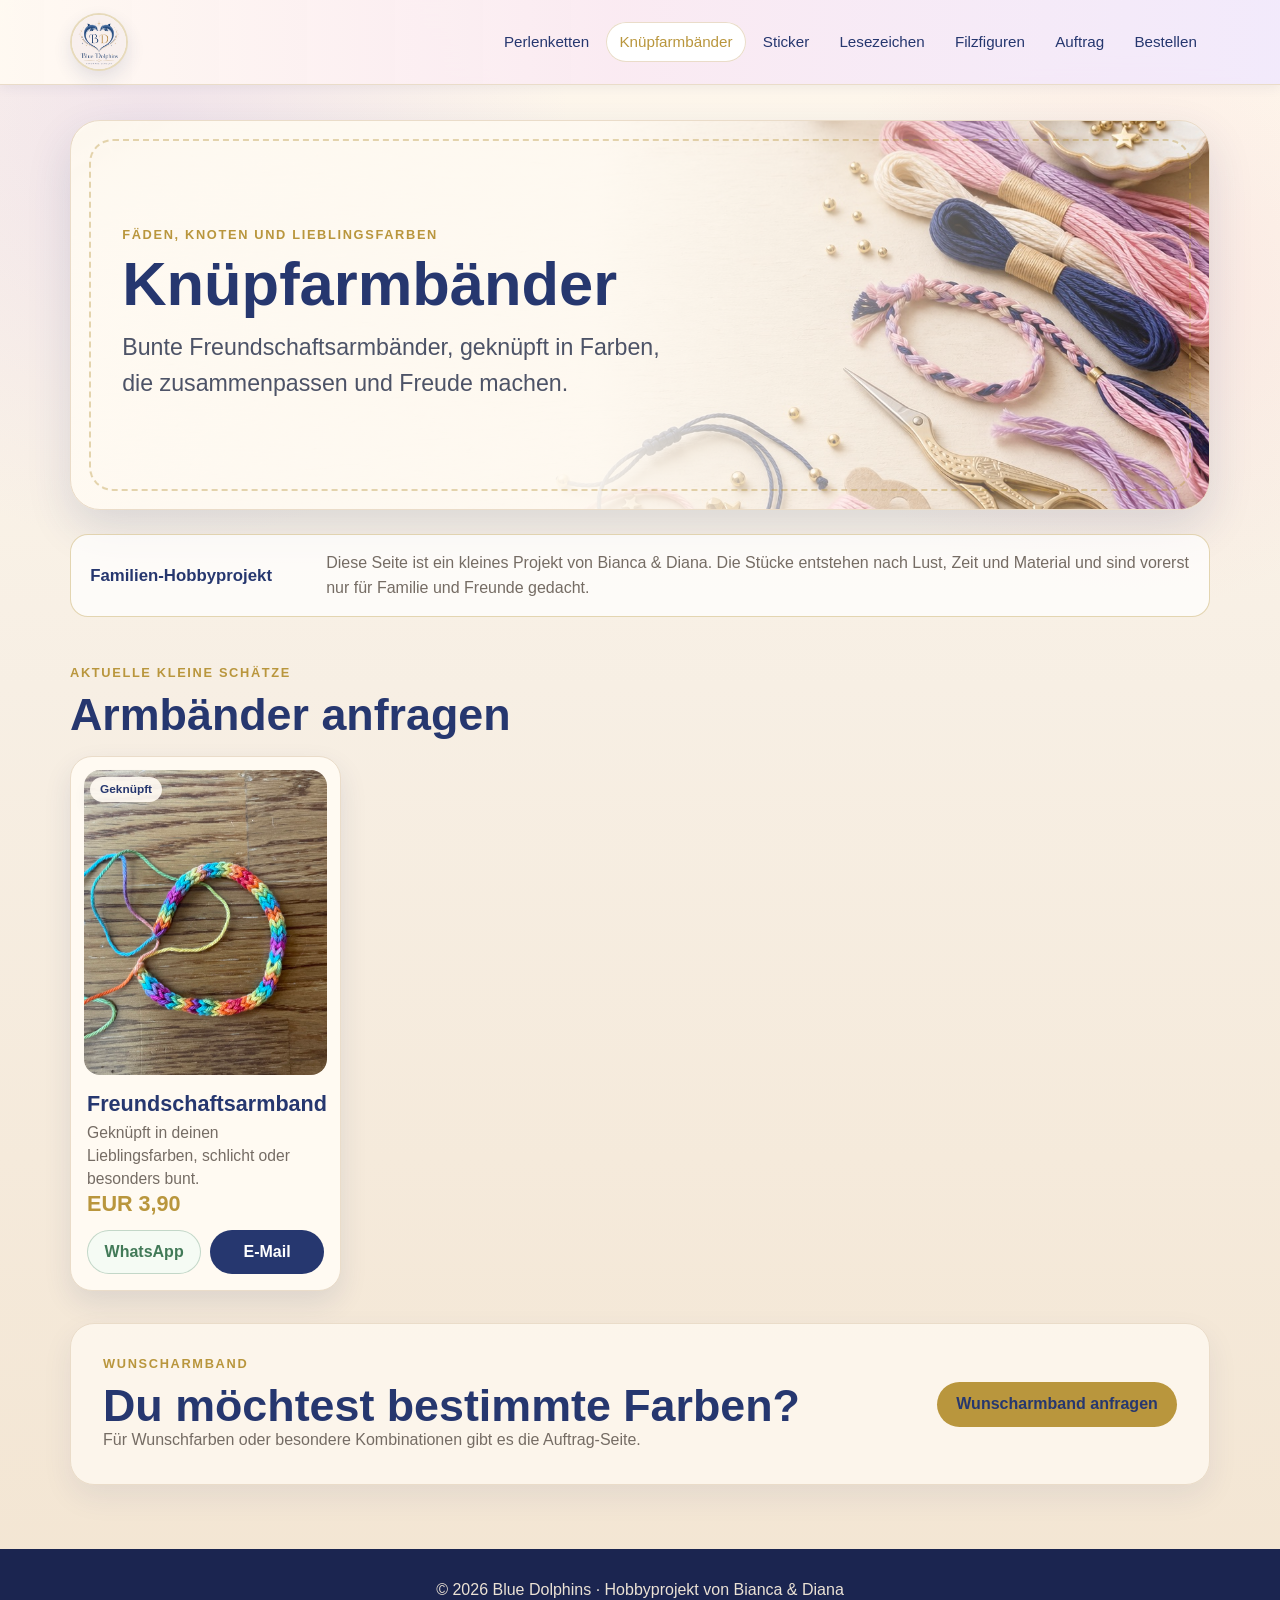
==== commit f6df7702: "Echtes Produktfoto für Armband eingebunden" ====
--- a/armbaender.html
+++ b/armbaender.html
@@ -12,10 +12,10 @@
   <main>
     <section class="category-hero" style="--hero-image: url('assets/hero-armbaender.jpg');"><div class="hero-copy"><p class="eyebrow">Fäden, Knoten und Lieblingsfarben</p><h1>Knüpfarmbänder</h1><p class="lead">Bunte Freundschaftsarmbänder, geknüpft in Farben, die zusammenpassen und Freude machen.</p></div></section>
     <section class="notice"><strong>Familien-Hobbyprojekt</strong><p>Diese Seite ist ein kleines Projekt von Bianca & Diana. Die Stücke entstehen nach Lust, Zeit und Material und sind vorerst nur für Familie und Freunde gedacht.</p></section>
-    <section class="products-section"><div class="section-heading"><p class="eyebrow">Aktuelle kleine Schätze</p><h2>Armbänder anfragen</h2></div><div class="product-grid"><article class="product-card" data-product="Freundschaftsarmband" data-price="3,90"><div class="product-image-wrap"><div class="product-placeholder"><div class="placeholder-inner"><span class="placeholder-symbol">⌁</span><span class="placeholder-text">Foto folgt</span></div></div><span class="tag">Geknüpft</span></div><div class="product-content"><h3>Freundschaftsarmband</h3><p>Geknüpft in deinen Lieblingsfarben, schlicht oder besonders bunt.</p><div class="product-bottom"><span class="price">EUR 3,90</span><div class="order-actions"><a class="btn btn-wa" href="#" data-channel="whatsapp">WhatsApp</a><a class="btn btn-mail" href="#" data-channel="email">E-Mail</a></div></div></div></article></div></section>
+    <section class="products-section"><div class="section-heading"><p class="eyebrow">Aktuelle kleine Schätze</p><h2>Armbänder anfragen</h2></div><div class="product-grid"><article class="product-card" data-product="Freundschaftsarmband" data-price="3,90"><div class="product-image-wrap"><img src="assets/armbaender/armbaender-1.jpg" alt="Freundschaftsarmband" class="product-img"><span class="tag">Geknüpft</span></div><div class="product-content"><h3>Freundschaftsarmband</h3><p>Geknüpft in deinen Lieblingsfarben, schlicht oder besonders bunt.</p><div class="product-bottom"><span class="price">EUR 3,90</span><div class="order-actions"><a class="btn btn-wa" href="#" data-channel="whatsapp">WhatsApp</a><a class="btn btn-mail" href="#" data-channel="email">E-Mail</a></div></div></div></article></div></section>
     <section class="custom-box"><div><p class="eyebrow">Wunscharmband</p><h2>Du möchtest bestimmte Farben?</h2><p>Für Wunschfarben oder besondere Kombinationen gibt es die Auftrag-Seite.</p></div><a class="btn btn-custom" href="auftrag.html?produkt=Knüpfarmbänder">Wunscharmband anfragen</a></section>
   </main>
   <footer><p>© 2026 Blue Dolphins · Hobbyprojekt von Bianca & Diana</p></footer>
   <script src="script.js"></script>
 </body>
-</html>+</html>
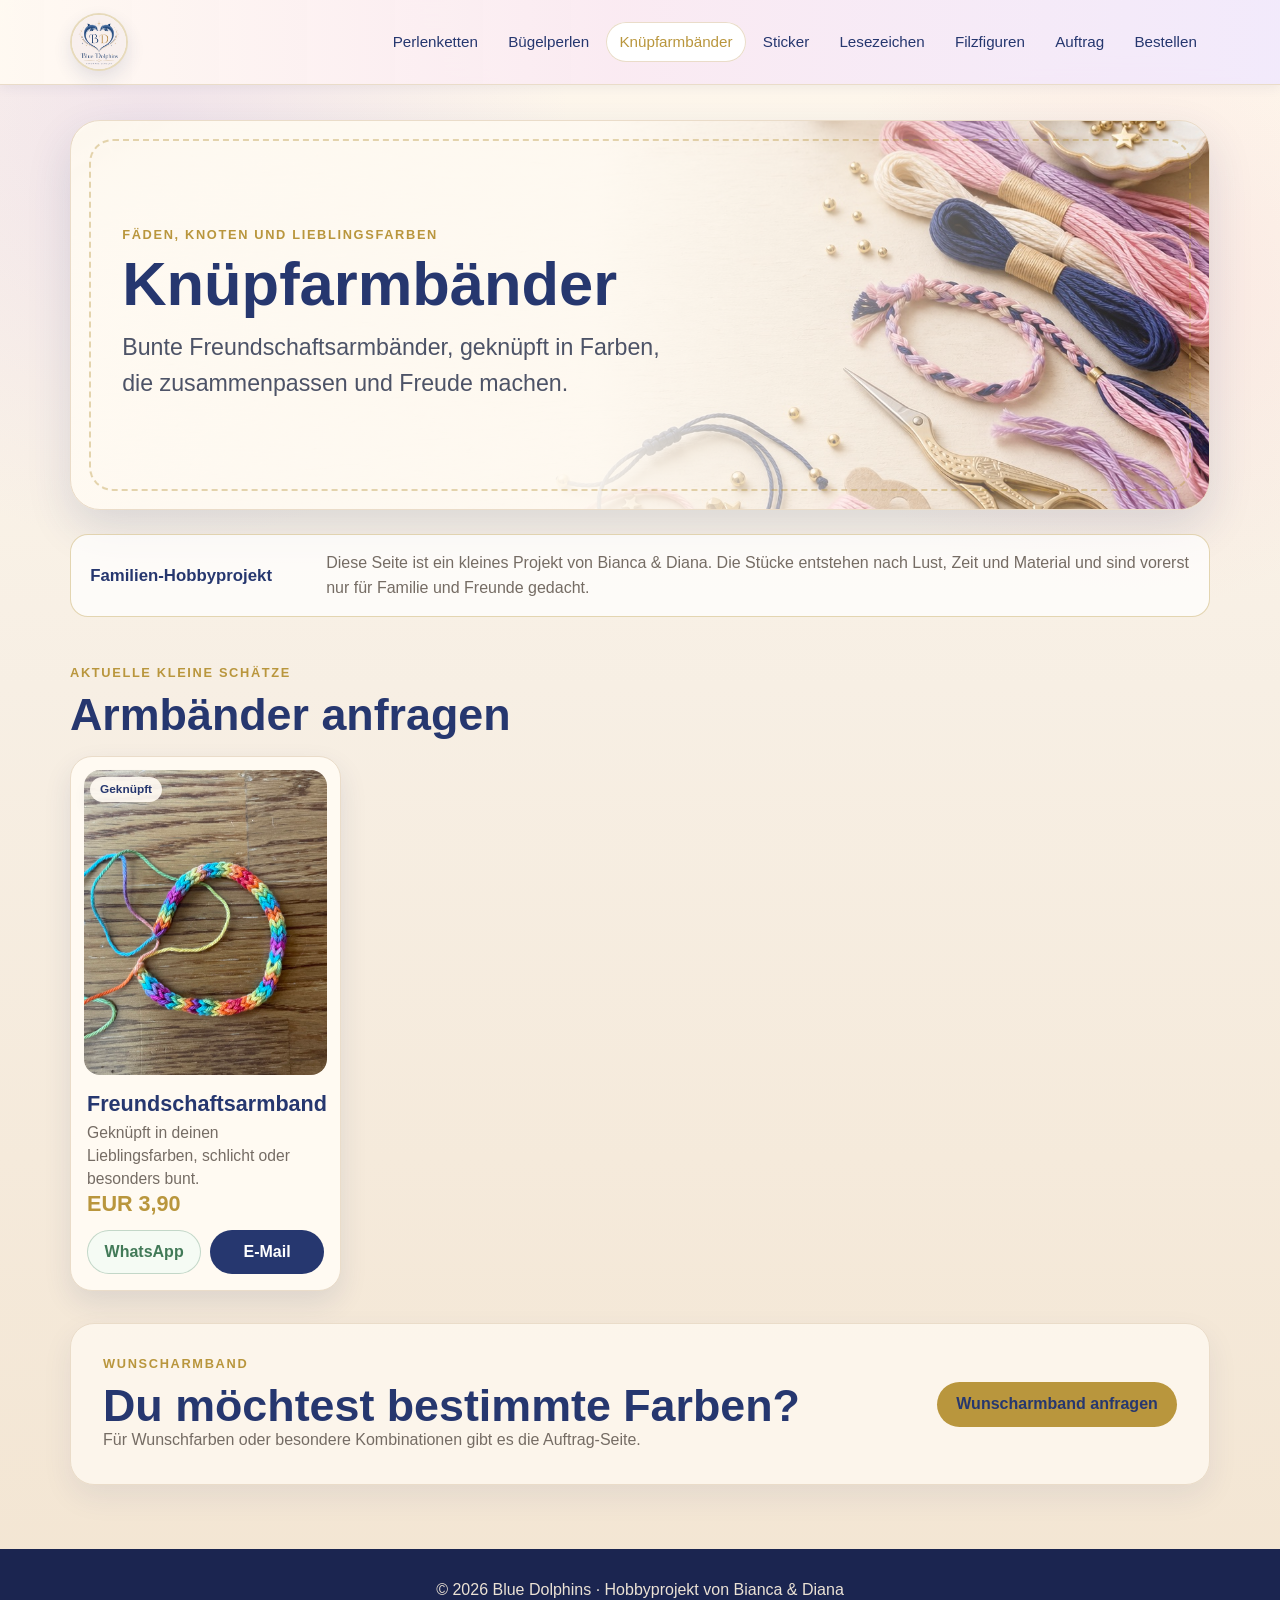
==== commit 7d8975ae: "Add new Buegelperlen category page and nav links" ====
--- a/armbaender.html
+++ b/armbaender.html
@@ -8,7 +8,7 @@
   <link rel="stylesheet" href="style.css?v=7">
 </head>
 <body>
-  <header><div class="header-top"><a href="index.html"><img src="assets/logo.png" alt="Blue Dolphins Logo" class="logo"></a><button class="menu-toggle" type="button" aria-label="Menü öffnen" aria-expanded="false"><span></span><span></span><span></span></button><nav><a href="perlenketten.html">Perlenketten</a><a class="active" href="armbaender.html">Knüpfarmbänder</a><a href="sticker.html">Sticker</a><a href="lesezeichen.html">Lesezeichen</a><a href="filzfiguren.html">Filzfiguren</a><a href="auftrag.html">Auftrag</a><a href="bestellen.html">Bestellen</a></nav></div></header>
+  <header><div class="header-top"><a href="index.html"><img src="assets/logo.png" alt="Blue Dolphins Logo" class="logo"></a><button class="menu-toggle" type="button" aria-label="Menü öffnen" aria-expanded="false"><span></span><span></span><span></span></button><nav><a href="perlenketten.html">Perlenketten</a><a href="buegelperlen.html">Bügelperlen</a><a class="active" href="armbaender.html">Knüpfarmbänder</a><a href="sticker.html">Sticker</a><a href="lesezeichen.html">Lesezeichen</a><a href="filzfiguren.html">Filzfiguren</a><a href="auftrag.html">Auftrag</a><a href="bestellen.html">Bestellen</a></nav></div></header>
   <main>
     <section class="category-hero" style="--hero-image: url('assets/hero-armbaender.jpg');"><div class="hero-copy"><p class="eyebrow">Fäden, Knoten und Lieblingsfarben</p><h1>Knüpfarmbänder</h1><p class="lead">Bunte Freundschaftsarmbänder, geknüpft in Farben, die zusammenpassen und Freude machen.</p></div></section>
     <section class="notice"><strong>Familien-Hobbyprojekt</strong><p>Diese Seite ist ein kleines Projekt von Bianca & Diana. Die Stücke entstehen nach Lust, Zeit und Material und sind vorerst nur für Familie und Freunde gedacht.</p></section>
